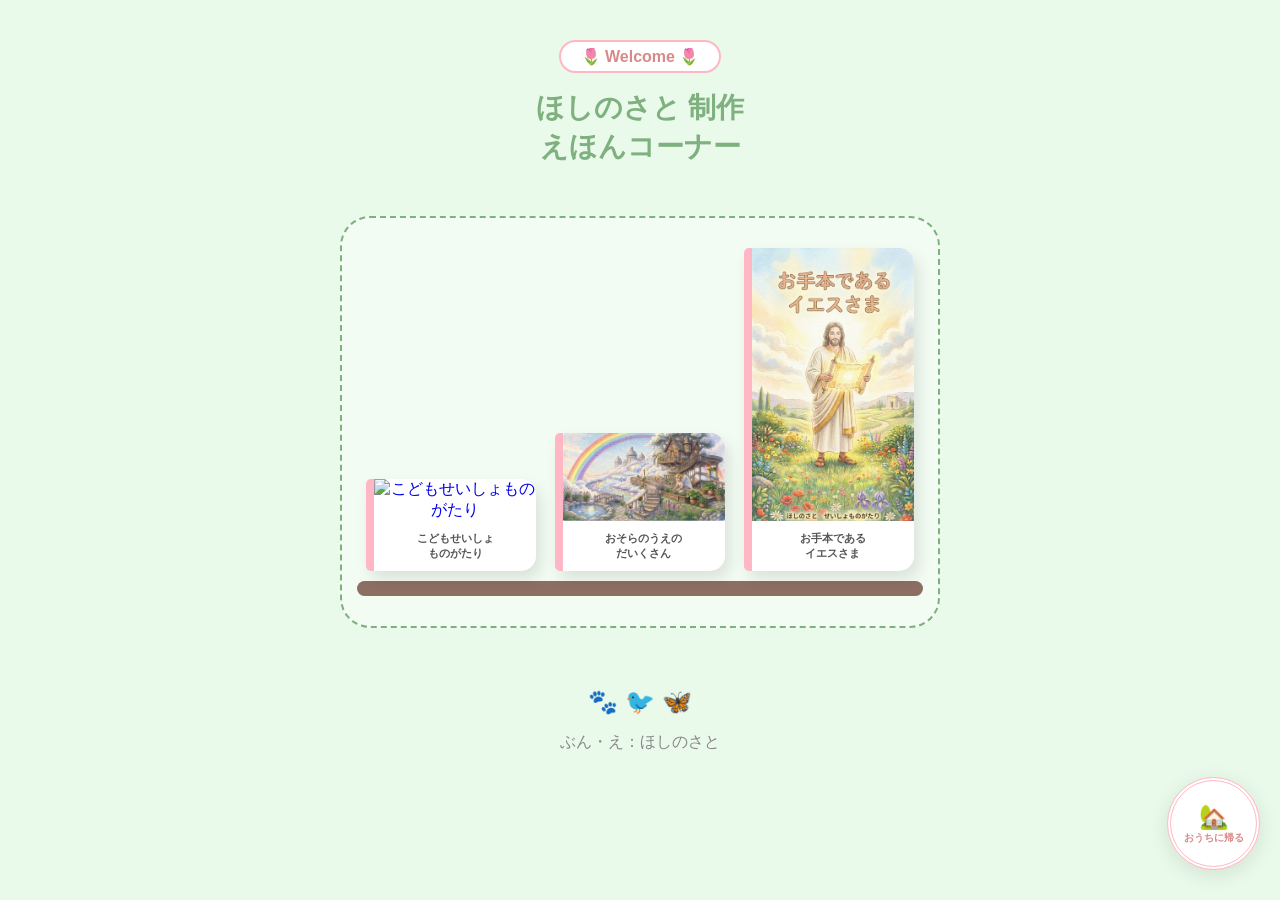
==== ほしのさと絵本/index.html @ f0d52358 "Add files via upload" ====
<!DOCTYPE html>
<html lang="ja">
<head>
    <meta charset="UTF-8">
    <meta name="viewport" content="width=device-width, initial-scale=1.0">
    <title>ほしのさと えほんライブラリー</title>
    <style>
        :root {
            /* リリアーネの世界をイメージした配色 */
            --liliane-pink: #ffb7c5;    /* 幸せな笑い声のピンク */
            --forest-green: #eafaea;   /* 癒やしのグリーン（背景） */
            --natural-green: #7fb07f;  /* 植物の優しい緑（アクセント） */
            --wood-brown: #8d6e63;     /* 本棚の木の色 */
            --font-family: 'Hiragino Maru Gothic ProN', 'Meiryo', sans-serif;
        }

        body {
            background-color: var(--forest-green);
            background-image: 
                radial-gradient(var(--liliane-pink) 0.5px, transparent 0.5px);
            background-size: 20px 20px;
            color: #444;
            font-family: var(--font-family);
            margin: 0;
            display: flex;
            justify-content: center;
            min-height: 100vh;
        }

        .ehon-index {
            width: 100%;
            max-width: 600px;
            padding: 40px 20px;
            text-align: center;
        }

        .index-header {
            margin-bottom: 50px;
        }

        .welcome-badge {
            display: inline-block;
            background: #fff;
            padding: 5px 20px;
            border-radius: 50px;
            border: 2px solid var(--liliane-pink);
            font-size: 16px;
            font-weight: bold;
            color: #d88a8a;
            margin-bottom: 15px;
        }

        .soft-title {
            font-size: 28px;
            color: var(--natural-green);
            margin: 0;
            line-height: 1.4;
        }

        .book-shelf-container {
            position: relative;
            background: rgba(255, 255, 255, 0.4);
            padding: 30px 15px;
            border-radius: 30px;
            border: 2px dashed var(--natural-green);
        }

        .shelf-row {
            display: flex;
            justify-content: space-around;
            align-items: flex-end;
            margin-bottom: 10px;
        }

        .book-item {
            text-decoration: none;
            width: 30%;
            transition: all 0.4s cubic-bezier(0.175, 0.885, 0.32, 1.275);
        }

        .book-item:hover {
            transform: scale(1.1) rotate(3deg);
        }

        .book-cover {
            background: #fff;
            border-radius: 5px 15px 15px 5px;
            box-shadow: 5px 8px 15px rgba(0,0,0,0.1);
            overflow: hidden;
            border-left: 8px solid var(--liliane-pink);
        }

        .book-cover img {
            width: 100%;
            height: auto;
            display: block;
        }

        .book-title {
            padding: 10px 5px;
            font-size: 11px;
            font-weight: bold;
            color: #555;
        }

        .shelf-board {
            height: 15px;
            background: var(--wood-brown);
            border-radius: 10px;
        }

        /* 固定ボタン共通デザイン */
        .fixed-nav {
            position: fixed;
            display: flex;
            flex-direction: column;
            align-items: center;
            justify-content: center;
            width: 85px;
            height: 85px;
            background: #fff;
            border-radius: 50%;
            text-decoration: none;
            font-weight: bold;
            font-size: 10px;
            box-shadow: 0 5px 20px rgba(0,0,0,0.1);
            z-index: 1000;
            transition: 0.3s;
        }

        .fixed-nav:hover {
            transform: scale(1.1);
        }

        /* 新しい：絵本ページに戻るボタン（左下） */
        .back-to-ehon {
            left: 20px;
            bottom: 30px;
            border: 4px double var(--natural-green);
            color: var(--natural-green);
        }

        /* トップに戻るボタン（右下） */
        .back-to-top {
            right: 20px;
            bottom: 30px;
            border: 4px double var(--liliane-pink);
            color: #d88a8a;
        }
    </style>
</head>
<body>

<main class="ehon-index">
    <header class="index-header">
        <div class="welcome-badge">🌷 Welcome 🌷</div>
        <h1 class="soft-title">ほしのさと 制作<br>えほんコーナー</h1>

    </header>

    <div class="book-shelf-container">
        <div class="shelf-row">
            <a href="ehon2.html" class="book-item">
                <div class="book-cover">
                    <img src="2.jpg" alt="こどもせいしょものがたり">
                    <div class="book-title">こどもせいしょ<br>ものがたり</div>
                </div>
            </a>
            <a href="osigoto.html" class="book-item">
                <div class="book-cover">
                    <img src="ehonn/daiku3.jpg" alt="おそらのうえのだいくさん">
                    <div class="book-title">おそらのうえの<br>だいくさん</div>
                </div>
            </a>
            <a href="otehon.html" class="book-item">
                <div class="book-cover">
                    <img src="ehonn/otehon1.jpg" alt="お手本であるイエスさま">
                    <div class="book-title">お手本である<br>イエスさま</div>
                </div>
            </a>
        </div>
        <div class="shelf-board"></div>
    </div>

    <footer style="margin-top: 60px; color: #888;">
        <div style="font-size: 24px;">🐾 🐦 🦋</div>
        <p>ぶん・え：ほしのさと
    </footer>
</main>


<!-- 「おうちに帰る」ボタン -->
<a href="index.html" class="fixed-nav back-to-top">
    <span style="font-size: 24px;">🏡</span>
    <span>おうちに帰る</span>
</a>

</body>
</html>
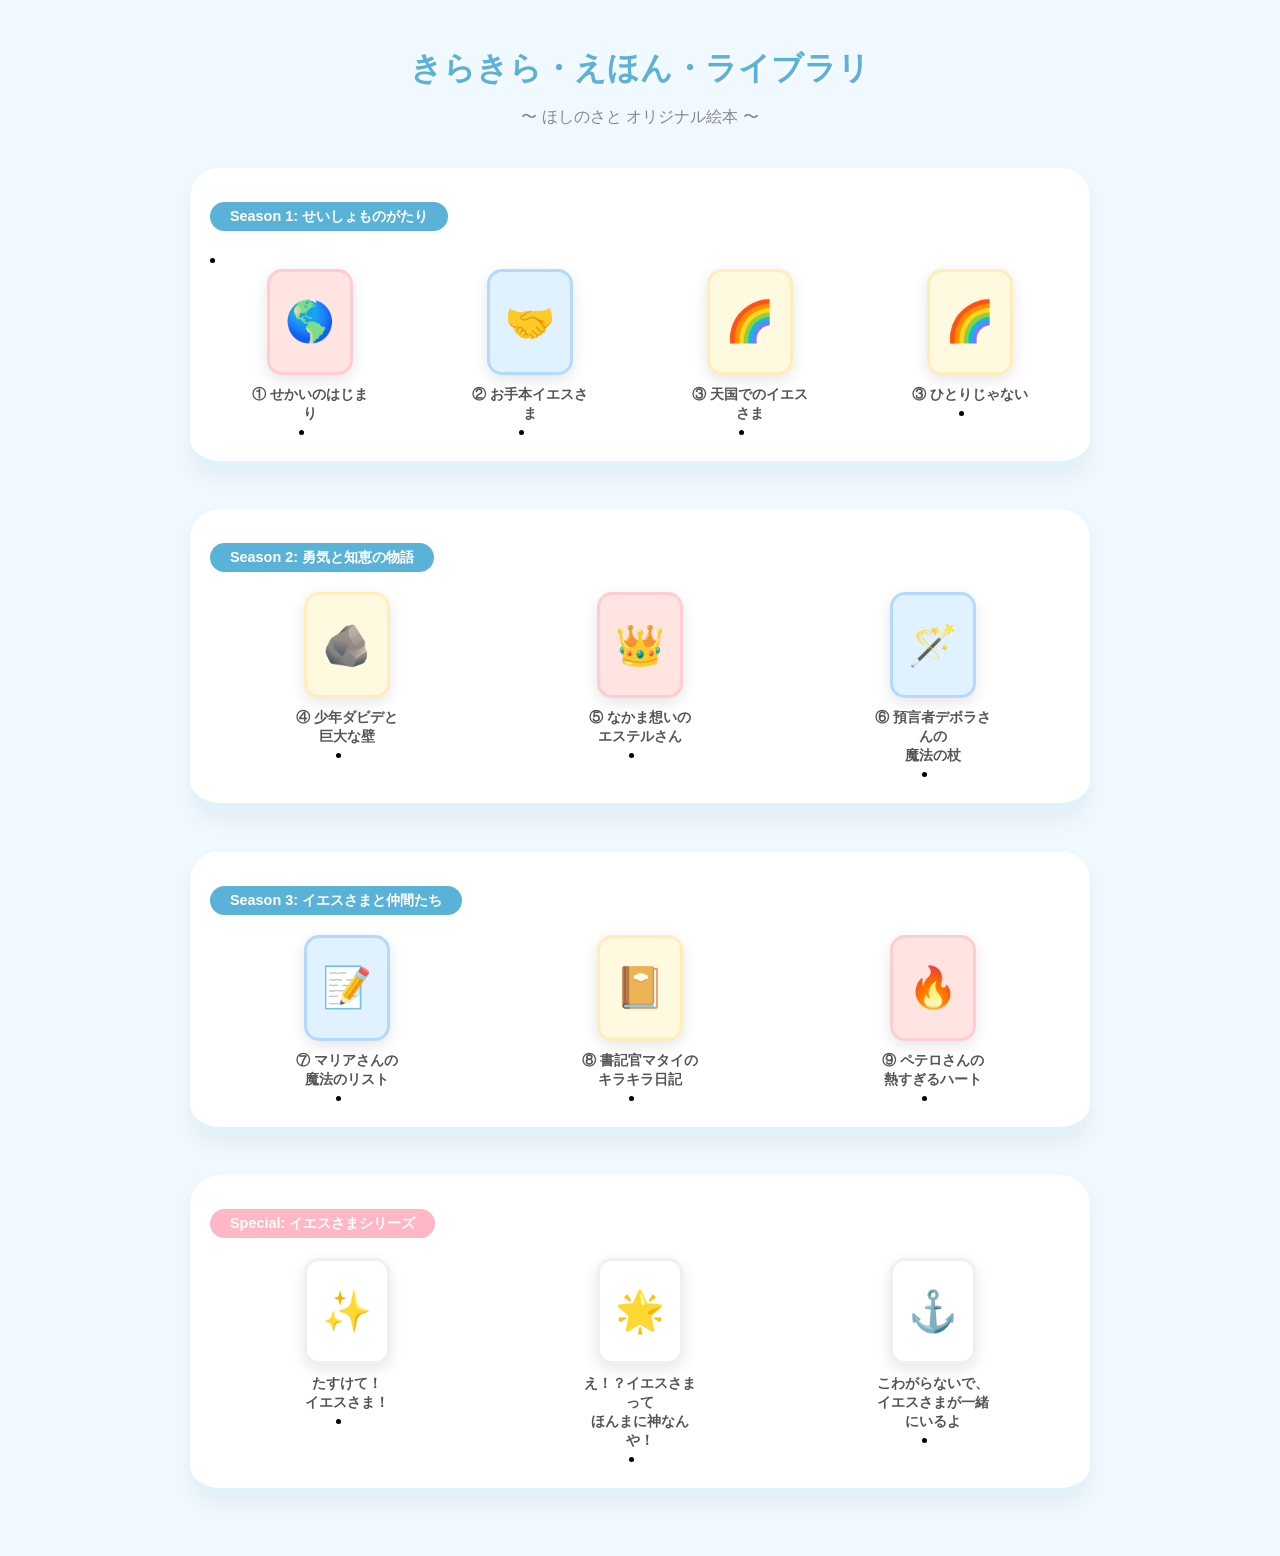
==== commit 126c1e9c: "Add files via upload" ====
--- a/ほしのさと絵本/index.html
+++ b/ほしのさと絵本/index.html
@@ -3,197 +3,126 @@
 <head>
     <meta charset="UTF-8">
     <meta name="viewport" content="width=device-width, initial-scale=1.0">
-    <title>ほしのさと えほんライブラリー</title>
-    <style>
-        :root {
-            /* リリアーネの世界をイメージした配色 */
-            --liliane-pink: #ffb7c5;    /* 幸せな笑い声のピンク */
-            --forest-green: #eafaea;   /* 癒やしのグリーン（背景） */
-            --natural-green: #7fb07f;  /* 植物の優しい緑（アクセント） */
-            --wood-brown: #8d6e63;     /* 本棚の木の色 */
-            --font-family: 'Hiragino Maru Gothic ProN', 'Meiryo', sans-serif;
-        }
-
-        body {
-            background-color: var(--forest-green);
-            background-image: 
-                radial-gradient(var(--liliane-pink) 0.5px, transparent 0.5px);
-            background-size: 20px 20px;
-            color: #444;
-            font-family: var(--font-family);
-            margin: 0;
-            display: flex;
-            justify-content: center;
-            min-height: 100vh;
-        }
-
-        .ehon-index {
-            width: 100%;
-            max-width: 600px;
-            padding: 40px 20px;
-            text-align: center;
-        }
-
-        .index-header {
-            margin-bottom: 50px;
-        }
-
-        .welcome-badge {
-            display: inline-block;
-            background: #fff;
-            padding: 5px 20px;
-            border-radius: 50px;
-            border: 2px solid var(--liliane-pink);
-            font-size: 16px;
-            font-weight: bold;
-            color: #d88a8a;
-            margin-bottom: 15px;
-        }
-
-        .soft-title {
-            font-size: 28px;
-            color: var(--natural-green);
-            margin: 0;
-            line-height: 1.4;
-        }
-
-        .book-shelf-container {
-            position: relative;
-            background: rgba(255, 255, 255, 0.4);
-            padding: 30px 15px;
-            border-radius: 30px;
-            border: 2px dashed var(--natural-green);
-        }
-
-        .shelf-row {
-            display: flex;
-            justify-content: space-around;
-            align-items: flex-end;
-            margin-bottom: 10px;
-        }
-
-        .book-item {
-            text-decoration: none;
-            width: 30%;
-            transition: all 0.4s cubic-bezier(0.175, 0.885, 0.32, 1.275);
-        }
-
-        .book-item:hover {
-            transform: scale(1.1) rotate(3deg);
-        }
-
-        .book-cover {
-            background: #fff;
-            border-radius: 5px 15px 15px 5px;
-            box-shadow: 5px 8px 15px rgba(0,0,0,0.1);
-            overflow: hidden;
-            border-left: 8px solid var(--liliane-pink);
-        }
-
-        .book-cover img {
-            width: 100%;
-            height: auto;
-            display: block;
-        }
-
-        .book-title {
-            padding: 10px 5px;
-            font-size: 11px;
-            font-weight: bold;
-            color: #555;
-        }
-
-        .shelf-board {
-            height: 15px;
-            background: var(--wood-brown);
-            border-radius: 10px;
-        }
-
-        /* 固定ボタン共通デザイン */
-        .fixed-nav {
-            position: fixed;
-            display: flex;
-            flex-direction: column;
-            align-items: center;
-            justify-content: center;
-            width: 85px;
-            height: 85px;
-            background: #fff;
-            border-radius: 50%;
-            text-decoration: none;
-            font-weight: bold;
-            font-size: 10px;
-            box-shadow: 0 5px 20px rgba(0,0,0,0.1);
-            z-index: 1000;
-            transition: 0.3s;
-        }
-
-        .fixed-nav:hover {
-            transform: scale(1.1);
-        }
-
-        /* 新しい：絵本ページに戻るボタン（左下） */
-        .back-to-ehon {
-            left: 20px;
-            bottom: 30px;
-            border: 4px double var(--natural-green);
-            color: var(--natural-green);
-        }
-
-        /* トップに戻るボタン（右下） */
-        .back-to-top {
-            right: 20px;
-            bottom: 30px;
-            border: 4px double var(--liliane-pink);
-            color: #d88a8a;
-        }
-    </style>
+    <title>ほしのさと・えほん・ライブラリ</title>
+    <link rel="stylesheet" href="style.css">
 </head>
 <body>
 
-<main class="ehon-index">
-    <header class="index-header">
-        <div class="welcome-badge">🌷 Welcome 🌷</div>
-        <h1 class="soft-title">ほしのさと 制作<br>えほんコーナー</h1>
-
-    </header>
-
-    <div class="book-shelf-container">
-        <div class="shelf-row">
-            <a href="ehon2.html" class="book-item">
-                <div class="book-cover">
-                    <img src="2.jpg" alt="こどもせいしょものがたり">
-                    <div class="book-title">こどもせいしょ<br>ものがたり</div>
-                </div>
-            </a>
-            <a href="osigoto.html" class="book-item">
-                <div class="book-cover">
-                    <img src="ehonn/daiku3.jpg" alt="おそらのうえのだいくさん">
-                    <div class="book-title">おそらのうえの<br>だいくさん</div>
-                </div>
-            </a>
-            <a href="otehon.html" class="book-item">
-                <div class="book-cover">
-                    <img src="ehonn/otehon1.jpg" alt="お手本であるイエスさま">
-                    <div class="book-title">お手本である<br>イエスさま</div>
-                </div>
-            </a>
-        </div>
-        <div class="shelf-board"></div>
+<div id="ehon">
+  <section class="cloud-shelf-section">
+    <div class="section-header">
+      <h2 class="soft-title">きらきら・えほん・ライブラリ</h2>
+      <p class="section-desc">〜 ほしのさと オリジナル絵本 〜</p>
     </div>
 
-    <footer style="margin-top: 60px; color: #888;">
-        <div style="font-size: 24px;">🐾 🐦 🦋</div>
-        <p>ぶん・え：ほしのさと
-    </footer>
-</main>
+    <div class="cloud-shelf">
+      
+      <!-- Season 1: せいしょものがたり -->
+      <div class="shelf-inner">
+        <h3 class="season-label">Season 1: せいしょものがたり</h3>
+        <li><a href=""></a></li>
+        <div class="floating-books-container">
+          <div class="floating-books">
+            <div class="book-item float-1">
+              <div class="book-cover pink-cloud">🌎</div>
+              <span class="book-name">① せかいのはじまり</span>
 
+                <li><a href=""></a></li>
+            </div>
+            <div class="book-item float-2">
+              <div class="book-cover blue-cloud">🤝</div>
+              <span class="book-name">② お手本イエスさま</span>
+                <li><a href="otehon.html"></a></li>
+            </div>
+            <div class="book-item float-3">
+              <div class="book-cover gold-cloud">🌈</div>
+              <span class="book-name">③ 天国でのイエスさま</span>
+                <li><a href="osigoto.html"></a></li>
+            </div>
+            <div class="book-item float-3">
+              <div class="book-cover gold-cloud">🌈</div>
+              <span class="book-name">③ ひとりじゃない</span>
+                <li><a href="osigoto.html"></a></li>
+            </div>
+            
+          </div>
+        </div>
+      </div>
 
-<!-- 「おうちに帰る」ボタン -->
-<a href="index.html" class="fixed-nav back-to-top">
-    <span style="font-size: 24px;">🏡</span>
-    <span>おうちに帰る</span>
-</a>
+      <!-- Season 2: 勇気と知恵の物語 -->
+      <div class="shelf-inner">
+        <h3 class="season-label">Season 2: 勇気と知恵の物語</h3>
+        <div class="floating-books-container">
+          <div class="floating-books">
+            <div class="book-item float-2">
+              <div class="book-cover gold-cloud">🪨</div>
+              <span class="book-name">④ 少年ダビデと<br>巨大な壁</span>
+                <li><a href=""></a></li>
+            </div>
+            <div class="book-item float-3">
+              <div class="book-cover pink-cloud">👑</div>
+              <span class="book-name">⑤ なかま想いの<br>エステルさん</span>
+                <li><a href=""></a></li>
+            </div>
+            <div class="book-item float-1">
+              <div class="book-cover blue-cloud">🪄</div>
+              <span class="book-name">⑥ 預言者デボラさんの<br>魔法の杖</span>
+                <li><a href=""></a></li>
+            </div>
+          </div>
+        </div>
+      </div>
+
+      <!-- Season 3: イエスさまと仲間たち -->
+      <div class="shelf-inner">
+        <h3 class="season-label">Season 3: イエスさまと仲間たち</h3>
+        <div class="floating-books-container">
+          <div class="floating-books">
+            <div class="book-item float-3">
+              <div class="book-cover blue-cloud">📝</div>
+              <span class="book-name">⑦ マリアさんの<br>魔法のリスト</span>
+                <li><a href=""></a></li>
+            </div>
+            <div class="book-item float-1">
+              <div class="book-cover gold-cloud">📔</div>
+              <span class="book-name">⑧ 書記官マタイの<br>キラキラ日記</span>
+                <li><a href=""></a></li>
+            </div>
+            <div class="book-item float-2">
+              <div class="book-cover pink-cloud">🔥</div>
+              <span class="book-name">⑨ ペテロさんの<br>熱すぎるハート</span>
+                <li><a href=""></a></li>
+            </div>
+          </div>
+        </div>
+      </div>
+
+      <!-- Special: イエスさまシリーズ -->
+      <div class="shelf-inner">
+        <h3 class="season-label special-label">Special: イエスさまシリーズ</h3>
+        <div class="floating-books-container">
+          <div class="floating-books">
+            <div class="book-item float-1">
+              <div class="book-cover white-cloud">✨</div>
+              <span class="book-name">たすけて！<br>イエスさま！</span>
+                <li><a href=""></a></li>
+            </div>
+            <div class="book-item float-2">
+              <div class="book-cover white-cloud">🌟</div>
+              <span class="book-name">え！？イエスさまって<br>ほんまに神なんや！</span>
+                <li><a href=""></a></li>
+            </div>
+            <div class="book-item float-3">
+              <div class="book-cover white-cloud">⚓</div>
+              <span class="book-name">こわがらないで、<br>イエスさまが一緒にいるよ</span>
+                <li><a href=""></a></li>
+            </div>
+          </div>
+        </div>
+      </div>
+    </div>
+  </section>
+</div>
 
 </body>
 </html>
--- a/ほしのさと絵本/style.css
+++ b/ほしのさと絵本/style.css
@@ -0,0 +1,110 @@
+/* 全体の設定 */
+body {
+  background-color: #f0f9ff; /* 淡い空色 */
+  font-family: "Helvetica Neue", Arial, "Hiragino Kaku Gothic ProN", "Hiragino Sans", Meiryo, sans-serif;
+  margin: 0;
+  padding: 20px;
+}
+
+/* ヘッダー部分 */
+.section-header {
+  text-align: center;
+  margin-bottom: 40px;
+}
+
+.soft-title {
+  color: #5bb2d9;
+  font-size: 2rem;
+  margin-bottom: 5px;
+  text-shadow: 2px 2px 0 white;
+}
+
+.section-desc {
+  color: #888;
+  font-size: 1rem;
+}
+
+/* 本棚のコンテナ */
+.cloud-shelf {
+  max-width: 900px;
+  margin: 0 auto;
+}
+
+.shelf-inner {
+  background: white;
+  border-radius: 30px;
+  padding: 20px;
+  margin-bottom: 40px;
+  box-shadow: 0 10px 20px rgba(0,0,0,0.05);
+  border-bottom: 8px solid #e1f2fb;
+}
+
+.season-label {
+  display: inline-block;
+  background: #5bb2d9;
+  color: white;
+  padding: 5px 20px;
+  border-radius: 20px;
+  font-size: 0.9rem;
+  margin-bottom: 20px;
+}
+
+.special-label {
+  background: #ffb7c5; /* スペシャルはピンク */
+}
+
+/* 本の並び */
+.floating-books {
+  display: flex;
+  justify-content: space-around;
+  flex-wrap: wrap;
+  gap: 20px;
+}
+
+.book-item {
+  text-align: center;
+  width: 120px;
+}
+
+/* 本の表紙（雲のようなデザイン） */
+.book-cover {
+  width: 80px;
+  height: 100px;
+  margin: 0 auto 10px;
+  border-radius: 15px;
+  display: flex;
+  align-items: center;
+  justify-content: center;
+  font-size: 2.5rem;
+  box-shadow: 0 5px 15px rgba(0,0,0,0.1);
+  transition: transform 0.3s;
+  cursor: pointer;
+}
+
+.book-cover:hover {
+  transform: scale(1.1) rotate(5deg);
+}
+
+.book-name {
+  font-size: 0.85rem;
+  color: #555;
+  line-height: 1.4;
+  font-weight: bold;
+}
+
+/* カラーバリエーション */
+.pink-cloud { background: #ffe4e1; border: 3px solid #ffccd5; }
+.blue-cloud { background: #e0f2ff; border: 3px solid #b3d9ff; }
+.gold-cloud { background: #fff9e0; border: 3px solid #ffeeba; }
+.white-cloud { background: #ffffff; border: 3px solid #f0f0f0; }
+
+/* ふわふわアニメーション */
+@keyframes float {
+  0% { transform: translateY(0px); }
+  50% { transform: translateY(-10px); }
+  100% { transform: translateY(0px); }
+}
+
+.float-1 { animation: float 3s ease-in-out infinite; }
+.float-2 { animation: float 3.5s ease-in-out infinite; }
+.float-3 { animation: float 4s ease-in-out infinite; }
